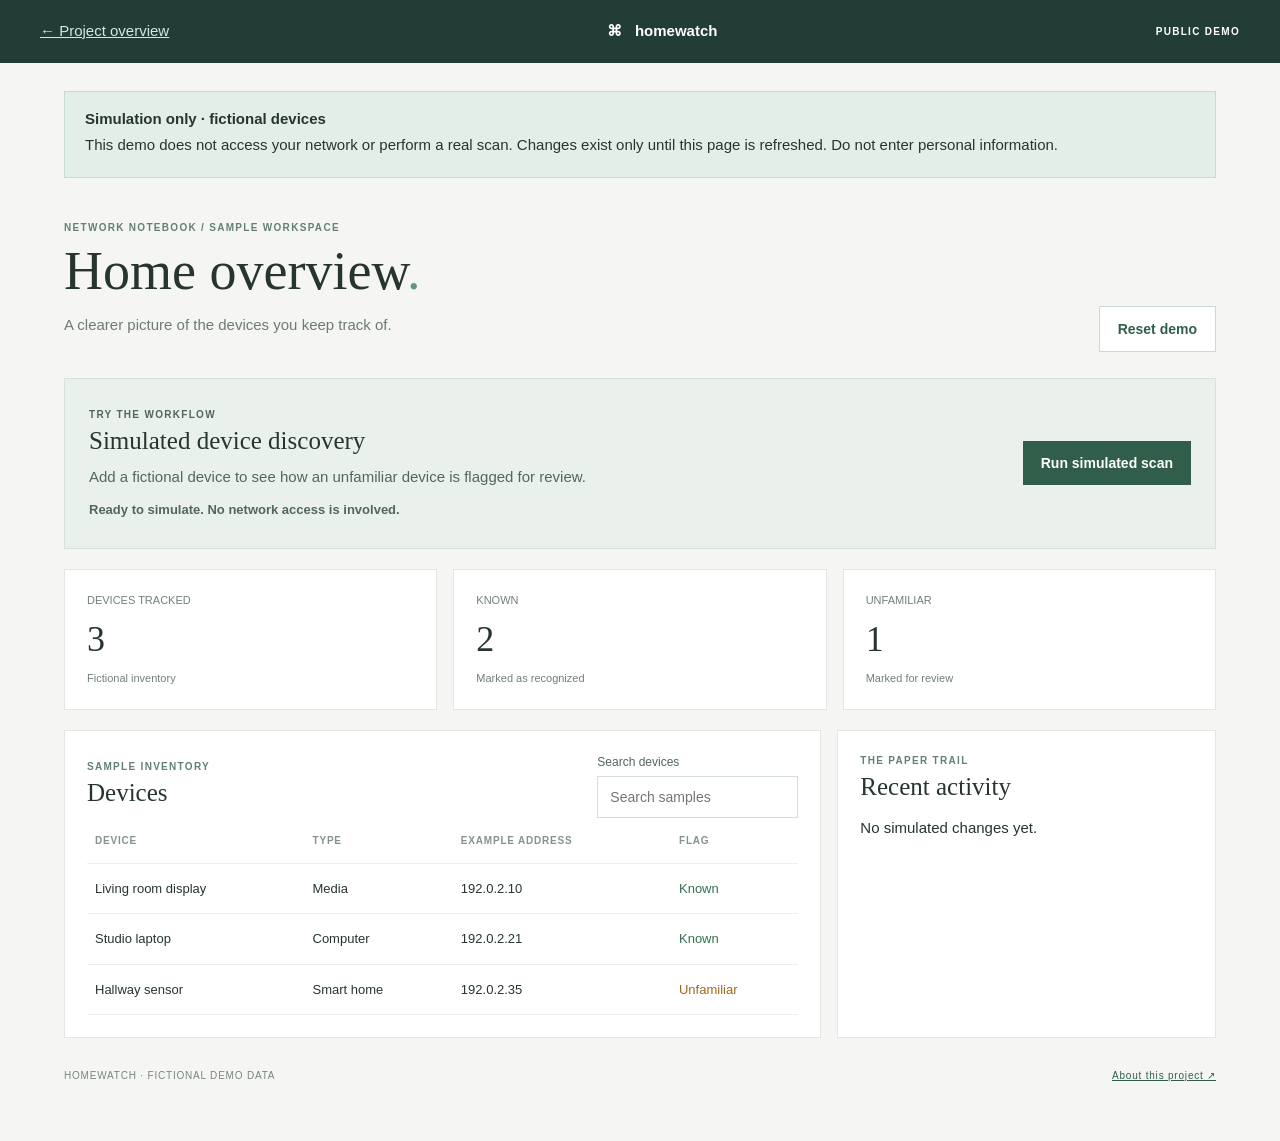
==== homewatch/index.html @ 10f4f2ba "Publish portfolio and Homewatch demo" ====
<!doctype html><html lang="en"><head><meta charset="utf-8"><meta name="viewport" content="width=device-width,initial-scale=1"><title>Homewatch · Interactive demo</title><link rel="stylesheet" href="demo.css"><script defer src="demo.js"></script></head><body><header><a href="../homewatch.html">← Project overview</a><strong>⌘ &nbsp; homewatch</strong><span>PUBLIC DEMO</span></header><main><div class="notice"><strong>Simulation only · fictional devices</strong><p>This demo does not access your network or perform a real scan. Changes exist only until this page is refreshed. Do not enter personal information.</p></div><section class="heading"><div><p class="eyebrow">NETWORK NOTEBOOK / SAMPLE WORKSPACE</p><h1>Home overview<span>.</span></h1><p>A clearer picture of the devices you keep track of.</p></div><button id="reset" class="secondary">Reset demo</button></section><section class="scan"><div><p class="eyebrow">TRY THE WORKFLOW</p><h2>Simulated device discovery</h2><p>Add a fictional device to see how an unfamiliar device is flagged for review.</p><p id="message" role="status">Ready to simulate. No network access is involved.</p></div><button id="scan">Run simulated scan</button></section><section class="stats" aria-label="Inventory summary"><div><span>DEVICES TRACKED</span><strong id="total">0</strong><small>Fictional inventory</small></div><div><span>KNOWN</span><strong id="known">0</strong><small>Marked as recognized</small></div><div><span>UNFAMILIAR</span><strong id="unfamiliar">0</strong><small>Marked for review</small></div></section><div class="columns"><section class="panel"><div class="panelhead"><div><p class="eyebrow">SAMPLE INVENTORY</p><h2>Devices</h2></div><label>Search devices <input id="search" type="search" placeholder="Search samples"></label></div><div class="tablewrap"><table><thead><tr><th>DEVICE</th><th>TYPE</th><th>EXAMPLE ADDRESS</th><th>FLAG</th></tr></thead><tbody id="devices"></tbody></table></div><p id="empty" hidden>No matching devices. Try another search.</p></section><section class="panel"><p class="eyebrow">THE PAPER TRAIL</p><h2>Recent activity</h2><p id="history">No simulated changes yet.</p></section></div><footer>HOMEWATCH · FICTIONAL DEMO DATA <a href="../homewatch.html">About this project ↗</a></footer></main></body></html>
---- homewatch/demo.css ----
*{box-sizing:border-box}body{margin:0;background:#f5f6f3;color:#26352f;font:15px/1.5 Arial,sans-serif}header{display:flex;align-items:center;justify-content:space-between;gap:16px;background:#213d35;color:#fff;padding:20px max(24px,calc((100% - 1200px)/2))}header a{color:#d6e9df}header span,.eyebrow{font-size:10px;font-weight:700;letter-spacing:.13em}main{max-width:1200px;margin:auto;padding:28px 24px}.notice{background:#e3eee8;border:1px solid #c6dbcf;padding:16px 20px}.notice p,.scan p{margin:4px 0}.heading{display:flex;align-items:end;justify-content:space-between;gap:20px;margin:42px 0 26px}h1{font:500 clamp(36px,5vw,54px)/1.05 Georgia,serif;margin:8px 0}h1 span{color:#609879}h2{font:500 25px/1.2 Georgia,serif;margin:4px 0 10px}.eyebrow{color:#628273;margin:0}.heading p:not(.eyebrow){color:#6c7b73}.scan{display:flex;justify-content:space-between;align-items:center;gap:24px;padding:24px;background:#eaf1ec;border:1px solid #d6e3da}.scan p{color:#52675b}.scan #message{font-weight:bold;font-size:13px;margin-top:12px}button{font:600 14px Arial,sans-serif;padding:14px 18px;border:0;background:#315e4a;color:white;cursor:pointer;min-height:44px;white-space:nowrap}.secondary{background:white;color:#315e4a;border:1px solid #cbd9d0}button:focus-visible,input:focus-visible,a:focus-visible{outline:3px solid #d19c4a;outline-offset:3px}.stats{display:grid;grid-template-columns:repeat(3,1fr);gap:16px;margin:20px 0}.stats div,.panel{background:#fff;border:1px solid #e1e8e2;padding:22px}.stats span,.stats small{display:block;color:#718078;font-size:11px}.stats strong{display:block;font:36px Georgia,serif;margin:10px 0}.columns{display:grid;grid-template-columns:2fr 1fr;gap:16px}.panelhead{display:flex;justify-content:space-between;gap:20px;align-items:end}.panelhead label{font-size:12px;color:#52675b}input{display:block;margin-top:5px;border:1px solid #d3ded7;padding:12px;font:14px Arial;max-width:100%}.panel{min-width:0}.tablewrap{overflow-x:auto;max-width:100%}table{border-collapse:collapse;width:100%;min-width:500px;text-align:left}th{color:#849389;font-size:10px;letter-spacing:.08em}td,th{padding:15px 8px;border-bottom:1px solid #edf0ed}td{font-size:13px}.known{color:#31714f}.unfamiliar{color:#9b6921}footer{display:flex;justify-content:space-between;gap:10px;margin:30px 0;color:#79877e;font-size:10px;letter-spacing:.08em}footer a{color:#315e4a}@media(max-width:700px){header{flex-wrap:wrap;padding:18px}main{padding:20px 16px}.heading,.scan,.panelhead{align-items:stretch;flex-direction:column}.stats{grid-template-columns:repeat(3,minmax(0,1fr));gap:6px}.stats div{padding:12px}.stats span{font-size:9px}.columns{grid-template-columns:1fr}.panel{padding:18px}footer{flex-wrap:wrap}}
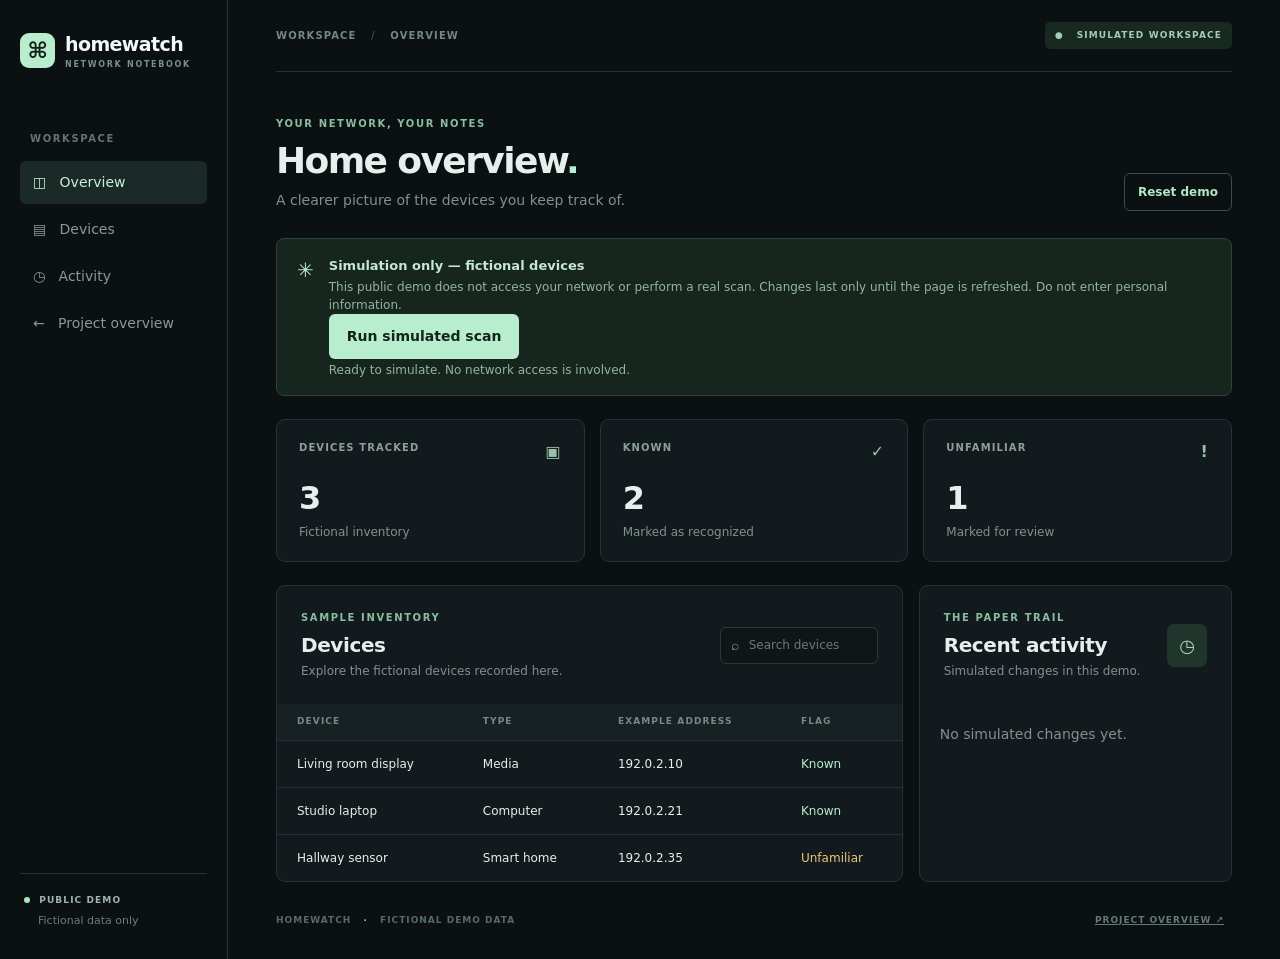
==== commit a99abcbc: "Restore original Homewatch dashboard layout in demo" ====
--- a/homewatch/index.html
+++ b/homewatch/index.html
@@ -1 +1,8 @@
-<!doctype html><html lang="en"><head><meta charset="utf-8"><meta name="viewport" content="width=device-width,initial-scale=1"><title>Homewatch · Interactive demo</title><link rel="stylesheet" href="demo.css"><script defer src="demo.js"></script></head><body><header><a href="../homewatch.html">← Project overview</a><strong>⌘ &nbsp; homewatch</strong><span>PUBLIC DEMO</span></header><main><div class="notice"><strong>Simulation only · fictional devices</strong><p>This demo does not access your network or perform a real scan. Changes exist only until this page is refreshed. Do not enter personal information.</p></div><section class="heading"><div><p class="eyebrow">NETWORK NOTEBOOK / SAMPLE WORKSPACE</p><h1>Home overview<span>.</span></h1><p>A clearer picture of the devices you keep track of.</p></div><button id="reset" class="secondary">Reset demo</button></section><section class="scan"><div><p class="eyebrow">TRY THE WORKFLOW</p><h2>Simulated device discovery</h2><p>Add a fictional device to see how an unfamiliar device is flagged for review.</p><p id="message" role="status">Ready to simulate. No network access is involved.</p></div><button id="scan">Run simulated scan</button></section><section class="stats" aria-label="Inventory summary"><div><span>DEVICES TRACKED</span><strong id="total">0</strong><small>Fictional inventory</small></div><div><span>KNOWN</span><strong id="known">0</strong><small>Marked as recognized</small></div><div><span>UNFAMILIAR</span><strong id="unfamiliar">0</strong><small>Marked for review</small></div></section><div class="columns"><section class="panel"><div class="panelhead"><div><p class="eyebrow">SAMPLE INVENTORY</p><h2>Devices</h2></div><label>Search devices <input id="search" type="search" placeholder="Search samples"></label></div><div class="tablewrap"><table><thead><tr><th>DEVICE</th><th>TYPE</th><th>EXAMPLE ADDRESS</th><th>FLAG</th></tr></thead><tbody id="devices"></tbody></table></div><p id="empty" hidden>No matching devices. Try another search.</p></section><section class="panel"><p class="eyebrow">THE PAPER TRAIL</p><h2>Recent activity</h2><p id="history">No simulated changes yet.</p></section></div><footer>HOMEWATCH · FICTIONAL DEMO DATA <a href="../homewatch.html">About this project ↗</a></footer></main></body></html>+<!doctype html>
+<html lang="en"><head><meta charset="utf-8"><meta name="viewport" content="width=device-width, initial-scale=1"><title>Homewatch — Interactive demo</title><link rel="stylesheet" href="demo.css"><script defer src="demo.js"></script></head>
+<body><div class="layout"><aside class="sidebar"><a class="brand" href="#overview"><span class="brand-icon">⌘</span><span>homewatch<small>NETWORK NOTEBOOK</small></span></a><div class="side-label">WORKSPACE</div><a class="nav active" href="#overview">◫ &nbsp; Overview</a><a class="nav" href="#inventory">▤ &nbsp; Devices</a><a class="nav" href="#activity">◷ &nbsp; Activity</a><a class="nav" href="../homewatch.html">← &nbsp; Project overview</a><div class="side-foot"><span class="dot"></span> PUBLIC DEMO<br><small>Fictional data only</small></div></aside>
+<main id="overview"><header class="top"><span>WORKSPACE <b>/</b> OVERVIEW</span><span class="local">● &nbsp; SIMULATED WORKSPACE</span></header><section class="heading"><div><div class="eyebrow">YOUR NETWORK, YOUR NOTES</div><h1>Home overview<span>.</span></h1><p>A clearer picture of the devices you keep track of.</p></div><button class="subtle" id="reset" type="button">Reset demo</button></section>
+<div class="notice"><span>✳</span><div><strong>Simulation only — fictional devices</strong><p>This public demo does not access your network or perform a real scan. Changes last only until the page is refreshed. Do not enter personal information.</p><button class="primary" id="scan" type="button">Run simulated scan</button><p id="message" role="status">Ready to simulate. No network access is involved.</p></div></div>
+<section class="stats" aria-label="Inventory summary"><article class="stat"><div>DEVICES TRACKED <span>▣</span></div><strong id="total">0</strong><p>Fictional inventory</p></article><article class="stat"><div>KNOWN <span>✓</span></div><strong id="known">0</strong><p>Marked as recognized</p></article><article class="stat"><div>UNFAMILIAR <span>!</span></div><strong id="unfamiliar">0</strong><p>Marked for review</p></article></section>
+<div class="content-grid"><section class="panel inventory" id="inventory"><div class="panel-head"><div><div class="eyebrow">SAMPLE INVENTORY</div><h2>Devices</h2><p>Explore the fictional devices recorded here.</p></div><label class="search"><span>⌕</span><input id="search" type="search" placeholder="Search devices" aria-label="Search fictional devices"></label></div><div class="table-wrap"><table><thead><tr><th>DEVICE</th><th>TYPE</th><th>EXAMPLE ADDRESS</th><th>FLAG</th></tr></thead><tbody id="devices"></tbody></table><div id="empty" class="empty" hidden><strong>No matching devices</strong><p>Try another search.</p></div></div></section>
+<section class="panel activity" id="activity"><div class="panel-head"><div><div class="eyebrow">THE PAPER TRAIL</div><h2>Recent activity</h2><p>Simulated changes in this demo.</p></div><span class="activity-icon">◷</span></div><div id="history" class="history">No simulated changes yet.</div></section></div><footer>HOMEWATCH <span>·</span> FICTIONAL DEMO DATA <span class="footer-right"><a href="../homewatch.html">PROJECT OVERVIEW ↗</a></span></footer></main></div></body></html>
--- a/homewatch/demo.css
+++ b/homewatch/demo.css
@@ -1 +1,5 @@
-*{box-sizing:border-box}body{margin:0;background:#f5f6f3;color:#26352f;font:15px/1.5 Arial,sans-serif}header{display:flex;align-items:center;justify-content:space-between;gap:16px;background:#213d35;color:#fff;padding:20px max(24px,calc((100% - 1200px)/2))}header a{color:#d6e9df}header span,.eyebrow{font-size:10px;font-weight:700;letter-spacing:.13em}main{max-width:1200px;margin:auto;padding:28px 24px}.notice{background:#e3eee8;border:1px solid #c6dbcf;padding:16px 20px}.notice p,.scan p{margin:4px 0}.heading{display:flex;align-items:end;justify-content:space-between;gap:20px;margin:42px 0 26px}h1{font:500 clamp(36px,5vw,54px)/1.05 Georgia,serif;margin:8px 0}h1 span{color:#609879}h2{font:500 25px/1.2 Georgia,serif;margin:4px 0 10px}.eyebrow{color:#628273;margin:0}.heading p:not(.eyebrow){color:#6c7b73}.scan{display:flex;justify-content:space-between;align-items:center;gap:24px;padding:24px;background:#eaf1ec;border:1px solid #d6e3da}.scan p{color:#52675b}.scan #message{font-weight:bold;font-size:13px;margin-top:12px}button{font:600 14px Arial,sans-serif;padding:14px 18px;border:0;background:#315e4a;color:white;cursor:pointer;min-height:44px;white-space:nowrap}.secondary{background:white;color:#315e4a;border:1px solid #cbd9d0}button:focus-visible,input:focus-visible,a:focus-visible{outline:3px solid #d19c4a;outline-offset:3px}.stats{display:grid;grid-template-columns:repeat(3,1fr);gap:16px;margin:20px 0}.stats div,.panel{background:#fff;border:1px solid #e1e8e2;padding:22px}.stats span,.stats small{display:block;color:#718078;font-size:11px}.stats strong{display:block;font:36px Georgia,serif;margin:10px 0}.columns{display:grid;grid-template-columns:2fr 1fr;gap:16px}.panelhead{display:flex;justify-content:space-between;gap:20px;align-items:end}.panelhead label{font-size:12px;color:#52675b}input{display:block;margin-top:5px;border:1px solid #d3ded7;padding:12px;font:14px Arial;max-width:100%}.panel{min-width:0}.tablewrap{overflow-x:auto;max-width:100%}table{border-collapse:collapse;width:100%;min-width:500px;text-align:left}th{color:#849389;font-size:10px;letter-spacing:.08em}td,th{padding:15px 8px;border-bottom:1px solid #edf0ed}td{font-size:13px}.known{color:#31714f}.unfamiliar{color:#9b6921}footer{display:flex;justify-content:space-between;gap:10px;margin:30px 0;color:#79877e;font-size:10px;letter-spacing:.08em}footer a{color:#315e4a}@media(max-width:700px){header{flex-wrap:wrap;padding:18px}main{padding:20px 16px}.heading,.scan,.panelhead{align-items:stretch;flex-direction:column}.stats{grid-template-columns:repeat(3,minmax(0,1fr));gap:6px}.stats div{padding:12px}.stats span{font-size:9px}.columns{grid-template-columns:1fr}.panel{padding:18px}footer{flex-wrap:wrap}}
+:root{color-scheme:dark;--bg:#0b1013;--panel:#121a1d;--border:#263236;--muted:#81918e;--text:#e6efeb;--mint:#b8edce;--gold:#efc47c}*{box-sizing:border-box}html{scroll-behavior:smooth}body{margin:0;background:var(--bg);color:var(--text);font:14px/1.5 system-ui,-apple-system,'Segoe UI',sans-serif}button,input,select,textarea{font:inherit}button{cursor:pointer}button:focus-visible,input:focus-visible,select:focus-visible,textarea:focus-visible,a:focus-visible{outline:2px solid var(--mint);outline-offset:3px}.layout{min-height:100vh;display:flex}.sidebar{width:228px;flex:none;border-right:1px solid var(--border);padding:30px 20px;display:flex;flex-direction:column}.brand{display:flex;gap:10px;align-items:center;color:#f2f8f4;text-decoration:none;font-size:19px;font-weight:750;letter-spacing:-.6px}.brand-icon{display:grid;place-items:center;background:var(--mint);color:#102319;width:35px;height:35px;border-radius:9px;font-size:22px}.brand small{display:block;color:#78908a;font-size:8px;letter-spacing:1.7px}.side-label,.eyebrow{font-size:10px;font-weight:750;letter-spacing:1.6px;color:#89bda0}.side-label{color:#627570;margin:60px 10px 13px}.nav{padding:11px 13px;color:#899a96;text-decoration:none;border-radius:6px;margin:2px 0}.nav:hover,.nav.active{background:#1c2a27;color:#c5f0d7}.side-foot{margin-top:auto;border-top:1px solid var(--border);padding:20px 4px 0;color:#a1b5aa;letter-spacing:1.1px;font-size:9px;font-weight:700}.side-foot small{font-size:11px;letter-spacing:0;color:#6b7e78;font-weight:400;display:block;margin:5px 0 0 14px}.dot{display:inline-block;background:#a5e7bf;width:6px;height:6px;border-radius:50%;margin-right:5px}main{max-width:1600px;min-width:0;flex:1;padding:0 48px}.top{height:72px;border-bottom:1px solid var(--border);display:flex;align-items:center;justify-content:space-between;color:#758783;font-size:10px;letter-spacing:1.1px;font-weight:700}.top b{color:#394d47;margin:0 10px}.local{color:#a4cdb4;background:#182922;padding:7px 10px;border-radius:5px;font-size:9px}.heading{display:flex;justify-content:space-between;align-items:end;gap:20px;margin:44px 0 27px}.heading h1{font-size:36px;letter-spacing:-1.6px;line-height:1.2;margin:8px 0}.heading h1 span{color:var(--mint)}p{color:var(--muted);margin:0}.primary{background:var(--mint);color:#12251a;border:0;border-radius:6px;padding:12px 18px;font-weight:750;white-space:nowrap}.primary:hover{background:#d4f9e1}.notice{display:flex;gap:15px;padding:16px 20px;background:#17251f;border:1px solid #2c4737;border-radius:8px}.notice>span{font-size:20px;color:var(--mint)}.notice strong{font-size:13px;color:#c6e8d2}.notice p{font-size:12px;margin-top:2px;color:#92b6a0}.stats{display:grid;grid-template-columns:repeat(3,1fr);gap:15px;margin:23px 0}.stat,.panel{background:var(--panel);border:1px solid var(--border);border-radius:9px}.stat{padding:20px 22px}.stat div{font-size:10px;letter-spacing:1.1px;font-weight:750;color:#8c9f99;display:flex;justify-content:space-between}.stat div span{font-size:16px;color:#9ac2aa}.stat strong{display:block;font-size:32px;font-weight:600;line-height:1;margin:18px 0 9px}.stat p{font-size:12px}.content-grid{display:grid;grid-template-columns:minmax(0,2fr) minmax(250px,1fr);gap:16px}.panel-head{display:flex;justify-content:space-between;gap:15px;align-items:center;padding:24px}.panel-head h2,.modal-head h2{font-size:20px;letter-spacing:-.4px;margin:5px 0 2px}.panel-head h2 span{font-size:11px;color:#a9cbb6;background:#263b30;border-radius:4px;padding:3px 7px;vertical-align:middle}.panel-head p{font-size:12px}.search{display:flex;gap:8px;align-items:center;background:#0e1618;border:1px solid #2b383a;border-radius:6px;padding:7px 10px;color:#91a5a0}.search input{border:0;outline:0;background:transparent;color:var(--text);width:120px;font-size:12px}.table-wrap{overflow-x:auto}table{border-collapse:collapse;width:100%;text-align:left}th{background:#172023;color:#758985;font-size:9px;letter-spacing:1.1px;padding:11px 20px}td{padding:14px 20px;border-top:1px solid #233034;font-size:12px;vertical-align:middle}td small{display:block;color:#7e928b;font-size:11px;overflow-wrap:anywhere}td strong{overflow-wrap:anywhere}.device-name{display:flex;align-items:center;gap:10px}.device-icon,.empty-icon{background:#263c32;color:#b7e9ca;border-radius:7px;display:grid;place-items:center;width:35px;height:35px;flex:none}.badge{white-space:nowrap;font-size:10px;font-weight:700;padding:5px 8px;border-radius:4px}.badge.known{color:#a5e1b9;background:#223b2e}.badge.unknown{color:#f2ca86;background:#493b27}.actions{white-space:nowrap}.row-button{border:0;background:none;color:#a8cdb6;padding:5px}.row-button.delete{color:#e2a29b}.empty{text-align:center;padding:54px 20px 60px}.empty-icon{margin:0 auto 14px;width:42px;height:42px;font-size:20px}.empty strong{font-size:14px}.empty p{font-size:12px;margin:5px 0 15px}.subtle{background:transparent;color:#b4e6c5;border:1px solid #385045;border-radius:6px;padding:9px 13px;font-weight:650;font-size:12px}.activity-icon{color:#a9d8b9;background:#20352b;padding:8px 12px;border-radius:7px;font-size:18px}.history{padding:0 24px 24px;max-height:430px;overflow:auto}.history-empty{padding:36px 0;color:#7f928c;text-align:center;font-size:12px}.history-item{display:flex;gap:12px;padding:14px 0;border-top:1px solid #263336}.timeline-dot{color:#a9e7bc;font-size:28px;line-height:13px}.history-item strong{display:block;font-size:12px;font-weight:550;overflow-wrap:anywhere}.history-item small{display:block;color:#7e928b;font-size:10px;margin-top:5px}footer{padding:32px 0;color:#586b65;font-size:9px;letter-spacing:1px;font-weight:700}footer span{color:#9ec5a9;margin:0 8px}.footer-right{float:right;color:#647b6f}dialog{width:min(520px,calc(100% - 30px));max-height:90vh;overflow:auto;background:#15201f;border:1px solid #3b5047;border-radius:10px;color:var(--text);padding:26px}dialog::backdrop{background:#000b}.modal-head{display:flex;justify-content:space-between;align-items:start}.icon-button{border:0;background:transparent;color:#aabdb4;font-size:25px}.form-intro{font-size:12px;margin:0 0 20px}form label{display:block;color:#b9ccc1;font-size:12px;font-weight:650;margin:14px 0}form label span{color:#a7dfb9}form input,form select,form textarea{display:block;width:100%;margin-top:6px;background:#0e1716;border:1px solid #35453f;border-radius:6px;color:var(--text);padding:10px}form textarea{resize:vertical}.form-grid{display:grid;grid-template-columns:1fr 1fr;gap:14px}.modal-actions{display:flex;justify-content:end;gap:10px;margin-top:20px}.form-error{color:#f3a49b}.sr-only{position:absolute;width:1px;height:1px;overflow:hidden;clip:rect(0,0,0,0)}[hidden]{display:none!important}@media(max-width:1000px){main{padding:0 25px}.sidebar{width:180px}.content-grid{grid-template-columns:1fr}}@media(max-width:680px){.layout{display:block}.sidebar{width:auto;padding:13px 20px;border-right:0;border-bottom:1px solid var(--border);flex-direction:row;align-items:center;gap:8px;overflow:auto}.brand{margin-right:auto}.brand small,.side-label,.side-foot{display:none}.nav{white-space:nowrap;font-size:11px;padding:8px}main{padding:0 18px}.top{height:54px}.heading{margin:28px 0 20px;align-items:start}.heading h1{font-size:29px}.heading .primary{padding:10px;font-size:12px}.stats{gap:8px}.stat{padding:14px 11px}.stat div{font-size:8px}.stat strong{font-size:26px}.stat p{font-size:10px}.panel-head{padding:19px;flex-wrap:wrap}.search{width:100%}.search input{width:100%}th,td{padding:11px 12px}.footer-right{display:none}.form-grid{grid-template-columns:1fr;gap:0}}
+
+.backup-notice { margin-top: 16px; }
+
+[hidden]{display:none!important}.history{padding:20px;color:var(--muted)} footer a{color:inherit} .known{color:var(--mint)} .unfamiliar{color:var(--gold)}
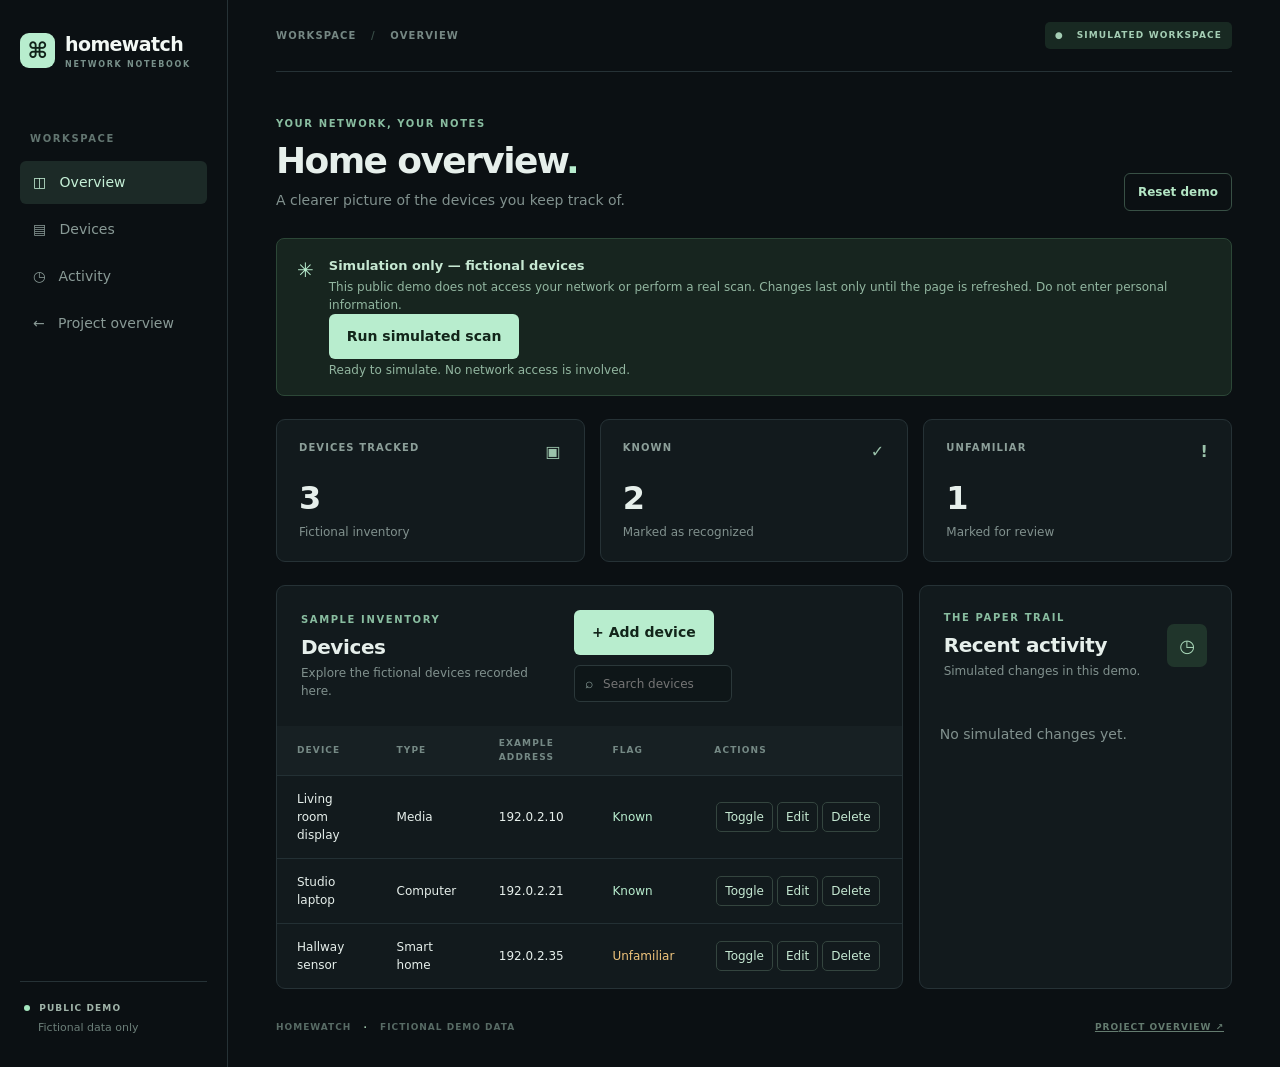
==== commit 62c62338: "Enhance Homewatch interactive simulation" ====
--- a/homewatch/index.html
+++ b/homewatch/index.html
@@ -1,8 +1,8 @@
 <!doctype html>
-<html lang="en"><head><meta charset="utf-8"><meta name="viewport" content="width=device-width, initial-scale=1"><title>Homewatch — Interactive demo</title><link rel="stylesheet" href="demo.css"><script defer src="demo.js"></script></head>
+<html lang="en"><head><meta charset="utf-8"><meta name="viewport" content="width=device-width, initial-scale=1"><title>Homewatch — Interactive demo</title><link rel="stylesheet" href="demo.css"><link rel="stylesheet" href="interactive.css"><script defer src="demo.js"></script></head>
 <body><div class="layout"><aside class="sidebar"><a class="brand" href="#overview"><span class="brand-icon">⌘</span><span>homewatch<small>NETWORK NOTEBOOK</small></span></a><div class="side-label">WORKSPACE</div><a class="nav active" href="#overview">◫ &nbsp; Overview</a><a class="nav" href="#inventory">▤ &nbsp; Devices</a><a class="nav" href="#activity">◷ &nbsp; Activity</a><a class="nav" href="../homewatch.html">← &nbsp; Project overview</a><div class="side-foot"><span class="dot"></span> PUBLIC DEMO<br><small>Fictional data only</small></div></aside>
 <main id="overview"><header class="top"><span>WORKSPACE <b>/</b> OVERVIEW</span><span class="local">● &nbsp; SIMULATED WORKSPACE</span></header><section class="heading"><div><div class="eyebrow">YOUR NETWORK, YOUR NOTES</div><h1>Home overview<span>.</span></h1><p>A clearer picture of the devices you keep track of.</p></div><button class="subtle" id="reset" type="button">Reset demo</button></section>
 <div class="notice"><span>✳</span><div><strong>Simulation only — fictional devices</strong><p>This public demo does not access your network or perform a real scan. Changes last only until the page is refreshed. Do not enter personal information.</p><button class="primary" id="scan" type="button">Run simulated scan</button><p id="message" role="status">Ready to simulate. No network access is involved.</p></div></div>
 <section class="stats" aria-label="Inventory summary"><article class="stat"><div>DEVICES TRACKED <span>▣</span></div><strong id="total">0</strong><p>Fictional inventory</p></article><article class="stat"><div>KNOWN <span>✓</span></div><strong id="known">0</strong><p>Marked as recognized</p></article><article class="stat"><div>UNFAMILIAR <span>!</span></div><strong id="unfamiliar">0</strong><p>Marked for review</p></article></section>
-<div class="content-grid"><section class="panel inventory" id="inventory"><div class="panel-head"><div><div class="eyebrow">SAMPLE INVENTORY</div><h2>Devices</h2><p>Explore the fictional devices recorded here.</p></div><label class="search"><span>⌕</span><input id="search" type="search" placeholder="Search devices" aria-label="Search fictional devices"></label></div><div class="table-wrap"><table><thead><tr><th>DEVICE</th><th>TYPE</th><th>EXAMPLE ADDRESS</th><th>FLAG</th></tr></thead><tbody id="devices"></tbody></table><div id="empty" class="empty" hidden><strong>No matching devices</strong><p>Try another search.</p></div></div></section>
-<section class="panel activity" id="activity"><div class="panel-head"><div><div class="eyebrow">THE PAPER TRAIL</div><h2>Recent activity</h2><p>Simulated changes in this demo.</p></div><span class="activity-icon">◷</span></div><div id="history" class="history">No simulated changes yet.</div></section></div><footer>HOMEWATCH <span>·</span> FICTIONAL DEMO DATA <span class="footer-right"><a href="../homewatch.html">PROJECT OVERVIEW ↗</a></span></footer></main></div></body></html>
+<div class="content-grid"><section class="panel inventory" id="inventory"><div class="panel-head"><div><div class="eyebrow">SAMPLE INVENTORY</div><h2>Devices</h2><p>Explore the fictional devices recorded here.</p></div><div class="inventory-tools"><button class="primary" id="add-device" type="button">+ Add device</button><label class="search"><span>⌕</span><input id="search" type="search" placeholder="Search devices" aria-label="Search fictional devices"></label></div></div><div class="table-wrap"><table><thead><tr><th>DEVICE</th><th>TYPE</th><th>EXAMPLE ADDRESS</th><th>FLAG</th><th>ACTIONS</th></tr></thead><tbody id="devices"></tbody></table><div id="empty" class="empty" hidden><strong>No matching devices</strong><p>Try another search.</p></div></div></section>
+<section class="panel activity" id="activity"><div class="panel-head"><div><div class="eyebrow">THE PAPER TRAIL</div><h2>Recent activity</h2><p>Simulated changes in this demo.</p></div><span class="activity-icon">◷</span></div><div id="history" class="history">No simulated changes yet.</div></section></div><dialog id=device-dialog aria-labelledby=form-title><form id=device-form><h2 id=form-title>Add fictional device</h2><p>Sample entries only. Do not enter personal information.</p><label>Device name<input name=name required maxlength=60 autocomplete=off></label><label>Type<input name=type required maxlength=40 autocomplete=off></label><label>Example address or label<input name=address required maxlength=60 autocomplete=off></label><label>Familiarity<select name=status><option value=known>Known</option><option value=unfamiliar>Unfamiliar</option></select></label><div class=form-actions><button type=button class=subtle id=cancel-form>Cancel</button><button type=submit class=primary>Save device</button></div></form></dialog><footer>HOMEWATCH <span>·</span> FICTIONAL DEMO DATA <span class="footer-right"><a href="../homewatch.html">PROJECT OVERVIEW ↗</a></span></footer></main></div></body></html>
--- a/homewatch/interactive.css
+++ b/homewatch/interactive.css
@@ -0,0 +1 @@
+.inventory-tools{display:flex;align-items:center;gap:10px;flex-wrap:wrap}.row-actions{white-space:nowrap}.row-actions button{background:transparent;border:1px solid #34453f;border-radius:5px;color:#c5e8d2;padding:5px 8px;margin:2px}.row-actions button:hover{background:#243830}.history-item{padding:10px 0;border-bottom:1px solid var(--border)}.history-item:first-child{padding-top:0}dialog{width:min(440px,calc(100% - 32px));background:#121a1d;color:var(--text);border:1px solid var(--border);border-radius:12px;padding:24px}dialog::backdrop{background:#000b}dialog h2{margin:0}dialog p{color:var(--muted)}dialog label{display:block;margin:15px 0;color:#b8cbc0}dialog input,dialog select{display:block;width:100%;margin-top:5px;padding:10px;background:#0b1013;color:var(--text);border:1px solid #34453f;border-radius:5px}.form-actions{display:flex;justify-content:flex-end;gap:10px;margin-top:22px}@media(max-width:600px){.inventory-tools{width:100%;margin-top:12px}.inventory-tools .search{flex:1;min-width:150px}}
